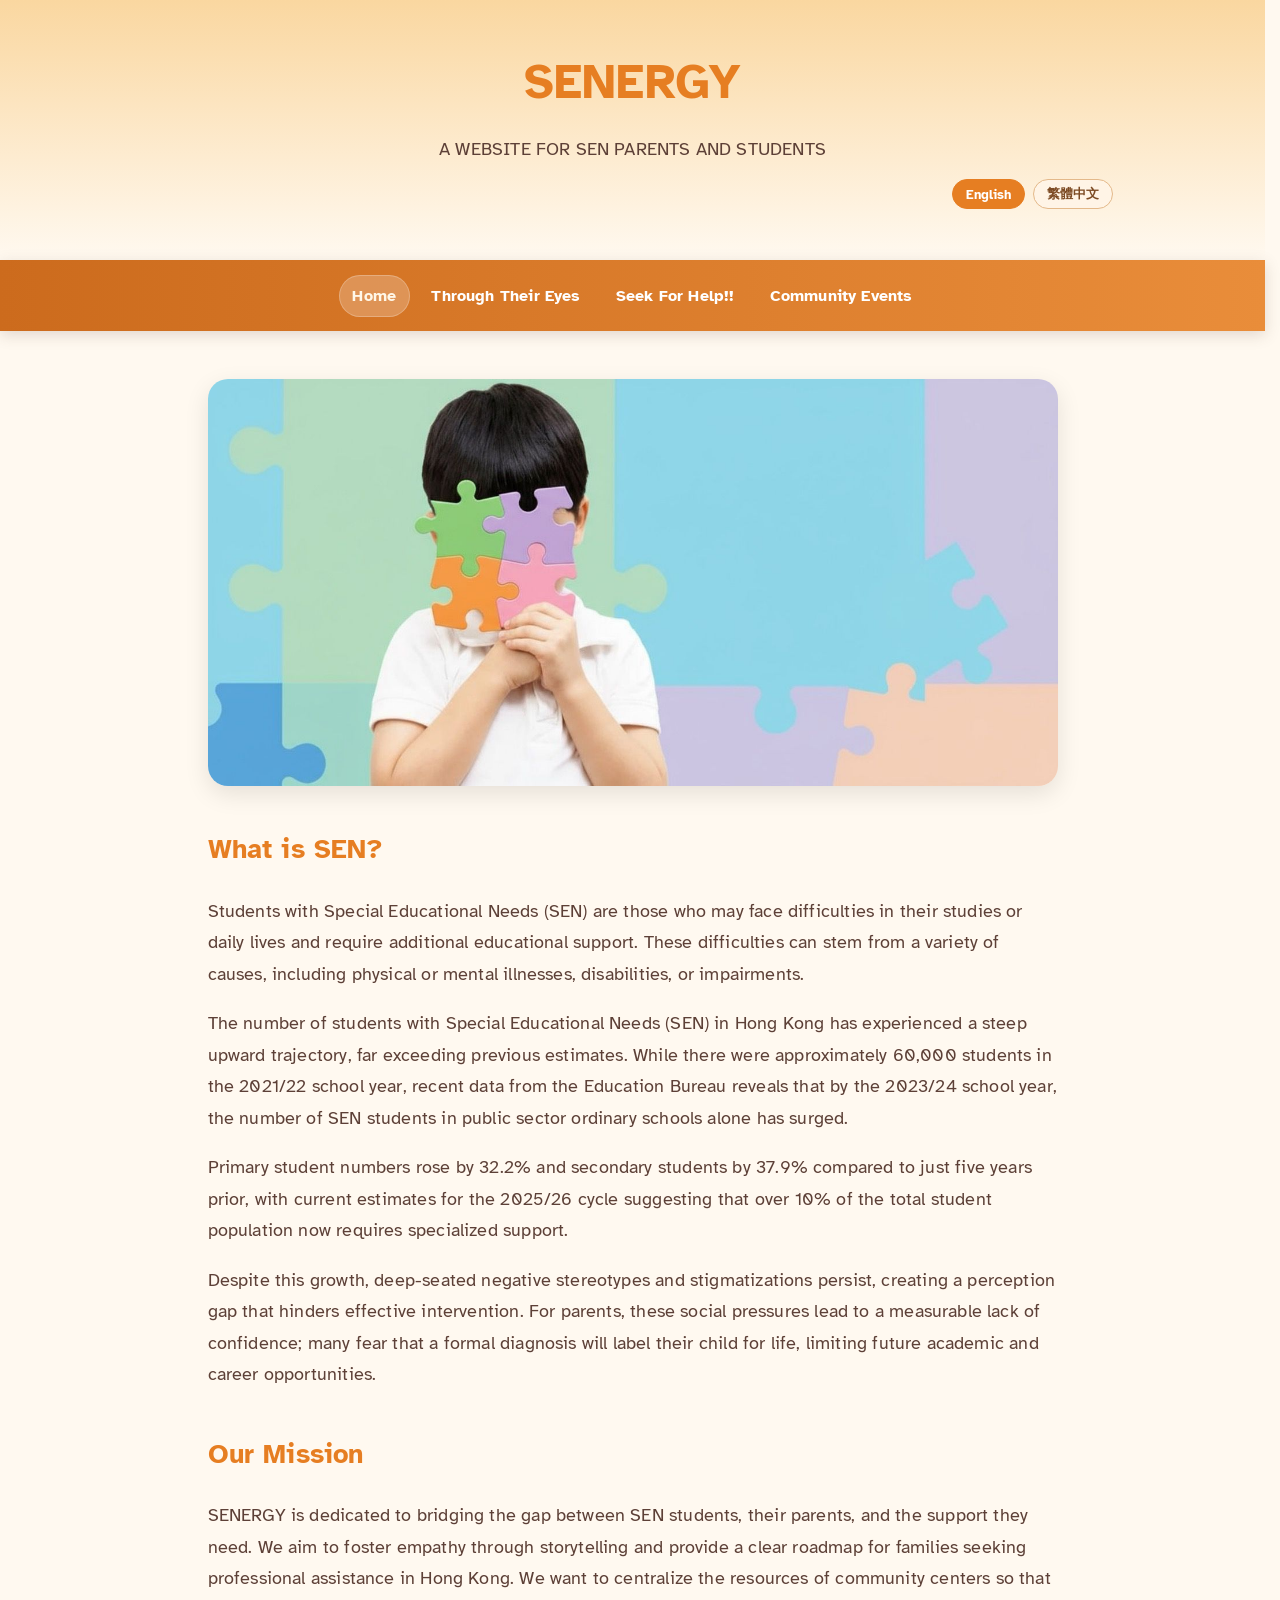
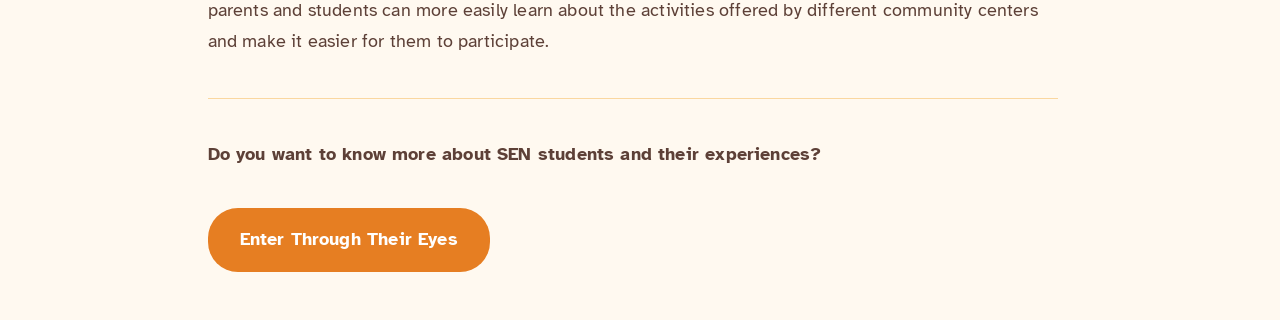
==== index.html @ ee6038ef "Initial website commit" ====
﻿<!DOCTYPE html>
<html lang="en">
<head>
    <meta charset="UTF-8">
    <meta name="viewport" content="width=device-width, initial-scale=1.0">
    <title data-i18n="pageTitle">SENERGY | Home</title>
    <link href="https://fonts.googleapis.com/css2?family=Atkinson+Hyperlegible:wght@400;700&display=swap" rel="stylesheet">
    <style>
        :root { 
            --primary: #E67E22; 
            --peach: #FAD7A0; 
            --bg: #FFF9F0; 
            --text: #5D4037; 
            --nav-dark: #CC6B1D; 
            --nav-light: #E98D3A; 
        }

        /* Base Styles */
        html { scrollbar-gutter: stable; }
        body { 
            font-family: 'Atkinson Hyperlegible', sans-serif; 
            background-color: var(--bg); 
            color: var(--text); 
            margin: 0; 
            text-align: center; 
            font-size: 18px; 
            line-height: 1.75; 
            letter-spacing: 0.01em; 
        }

        /* Header & Navigation */
        header { 
            padding: 2.5rem 1rem 3.2rem; 
            background: linear-gradient(180deg, var(--peach) 0%, var(--bg) 100%); 
        }
        h1 { font-size: clamp(2.2rem, 5vw, 3rem); color: var(--primary); margin: 0; }
        .siteTagline { margin: 0.6rem auto 0; max-width: 760px; padding: 0 1rem; }

        nav { /*Nav背景*/
            background: linear-gradient(90deg, var(--nav-dark) 0%, var(--nav-light) 100%); 
            padding: 0.9rem 1rem; 
            position: sticky; 
            top: 0; 
            z-index: 1000; 
            box-shadow: 0 4px 14px rgba(93, 64, 55, 0.18);
            display: flex;
            justify-content: center;
            flex-wrap: wrap;
            gap: 8px;
        }
        nav a { /*Nav字體大細*/
            text-decoration: none; 
            color: #fff; 
            font-weight: bold; 
            font-size: 1rem; 
            padding: 0.45rem 0.85rem; 
            border-radius: 999px; 
            transition: 0.25s ease; 
        }
        nav a:hover { background-color: rgba(255, 255, 255, 0.22); color: #fff7e8; }

        /* Language Switcher */
        .lang-switch { 
            width: min(100%, 960px); 
            margin: 0.9rem auto 0; 
            padding: 0 1rem; 
            display: flex; 
            gap: 8px; 
            justify-content: flex-end; 
        }
        .lang-btn { 
            border: 1px solid #e4b98a; 
            background: #fff4e6; 
            color: #7d4b24; 
            border-radius: 999px; 
            padding: 0.3rem 0.8rem; 
            font-family: inherit; 
            font-weight: 700; 
            cursor: pointer; 
            transition: 0.2s;
        }
        .lang-btn.active { background: var(--primary); color: #fff; border-color: var(--primary); }

        /* Content Area */
        .content { max-width: 850px; margin: auto; padding: 3rem 2rem; text-align: left; }
        .main-img { 
            display: block; 
            margin: 0 auto 2.5rem auto; 
            max-width: 100%; 
            height: auto; 
            border-radius: 20px; 
            box-shadow: 0 8px 24px rgba(0,0,0,0.1); 
        }
        
        h2 { color: var(--primary); margin-top: 2.5rem; }
        
        .btn { 
            display: inline-block; 
            padding: 1rem 2rem; 
            background: var(--primary); 
            color: white; 
            text-decoration: none; 
            border-radius: 30px; 
            font-weight: bold; 
            margin-top: 20px; 
            transition: transform 0.2s, box-shadow 0.2s;
        }
        .btn:hover { transform: translateY(-2px); box-shadow: 0 6px 15px rgba(230, 126, 34, 0.3); }

        /* Mobile Adjustments */
        @media (max-width: 768px) {
            body {
                font-size: 16px;
                line-height: 1.65;
            }

            header { padding: 1.3rem 0.8rem 1.8rem; }
            h1 { font-size: clamp(1.75rem, 9vw, 2.35rem); }
            .siteTagline { font-size: 0.9rem; }

            nav {
                gap: 6px;
                padding: 0.55rem 0.45rem;
            }
            nav a {
                font-size: 0.88rem;
                padding: 0.4rem 0.62rem;
            }

            .lang-switch {
                margin-top: 0.75rem;
                padding: 0 0.75rem;
                justify-content: center;
            }
            .lang-btn {
                min-height: 40px;
                padding: 0.28rem 0.7rem;
            }

            .controls {
                margin-top: 0.85rem;
                gap: 8px;
                padding: 0 0.6rem;
            }

            .btn { width: 100%; box-sizing: border-box; text-align: center; }
            p { font-size: 1rem; }
            
            .status { padding: 0 0.75rem; }
            .grid { padding: 0.75rem 0.6rem 1rem; }
        }


        
    </style>
</head>
<body>

    <header>
        <h1 data-i18n="siteName">SENERGY</h1>
        <p class="siteTagline" data-i18n="siteTagline">A WEBSITE FOR SEN PARENTS AND STUDENTS</p>
        <div class="lang-switch" aria-label="Language switcher">
            <button class="lang-btn" id="lang-en" type="button">English</button>
            <button class="lang-btn" id="lang-zh" type="button">繁體中文</button>
        </div>
    </header>

    <nav>
        <a href="index.html" data-i18n="navHome">Home</a>
        <a href="stories.html" data-i18n="navStories">Through Their Eyes</a>
        <a href="help.html" data-i18n="navHelp">Seek For Help!!</a>
        <a href="community.html" data-i18n="navCommunity">Community Events</a>
    </nav>
    
    <main class="content">
        <img src="main pic.jpeg" alt="SEN Students Support" class="main-img">
        
        <h2 data-i18n="senTitle">What is SEN?</h2>
        <p data-i18n="senP1">Students with Special Educational Needs (SEN) are those who may face difficulties in their studies or daily lives and require additional educational support. These difficulties can stem from a variety of causes, including physical or mental illnesses, disabilities, or impairments.</p>
        
        <p data-i18n="senP2">The number of students with Special Educational Needs (SEN) in Hong Kong has experienced a steep upward trajectory, far exceeding previous estimates. While there were approximately 60,000 students in the 2021/22 school year, recent data from the Education Bureau reveals that by the 2023/24 school year, the number of SEN students in public sector ordinary schools alone has surged.</p>
        
        <p data-i18n="senP3">Primary student numbers rose by 32.2% and secondary students by 37.9% compared to just five years prior, with current estimates for the 2025/26 cycle suggesting that over 10% of the total student population now requires specialized support.</p>
        
        <p data-i18n="senP4">Despite this growth, deep-seated negative stereotypes and stigmatizations persist, creating a perception gap that hinders effective intervention. For parents, these social pressures lead to a measurable lack of confidence; many fear that a formal diagnosis will label their child for life, limiting future academic and career opportunities.</p>
        
        <h2 data-i18n="missionTitle">Our Mission</h2>
        <p data-i18n="missionP">SENERGY is dedicated to bridging the gap between SEN students, their parents, and the support they need. We aim to foster empathy through storytelling and provide a clear roadmap for families seeking professional assistance in Hong Kong. We want to centralize the resources of community centers so that parents and students can more easily learn about the activities offered by different community centers and make it easier for them to participate.</p>
        
        <hr style="border: 0; border-top: 1px solid var(--peach); margin: 2.5rem 0;">
        
        <p data-i18n="ctaQuestion" style="font-weight: bold;">Do you want to know more about SEN students and their experiences?</p>
        <a href="stories.html" class="btn" data-i18n="ctaButton">Enter Through Their Eyes</a>
    </main>

    <script>
        const TRANSLATIONS = {
            en: {
                pageTitle: "SENERGY | Home",
                siteName: "SENERGY",
                siteTagline: "A WEBSITE FOR SEN PARENTS AND STUDENTS",
                navHome: "Home",
                navStories: "Through Their Eyes",
                navHelp: "Seek For Help!!",
                navCommunity: "Community Events",
                senTitle: "What is SEN?",
                senP1: "Students with Special Educational Needs (SEN) are those who may face difficulties in their studies or daily lives and require additional educational support. These difficulties can stem from a variety of causes, including physical or mental illnesses, disabilities, or impairments.",
                senP2: "The number of students with Special Educational Needs (SEN) in Hong Kong has experienced a steep upward trajectory, far exceeding previous estimates. While there were approximately 60,000 students in the 2021/22 school year, recent data from the Education Bureau reveals that by the 2023/24 school year, the number of SEN students in public sector ordinary schools alone has surged.",
                senP3: "Primary student numbers rose by 32.2% and secondary students by 37.9% compared to just five years prior, with current estimates for the 2025/26 cycle suggesting that over 10% of the total student population now requires specialized support.",
                senP4: "Despite this growth, deep-seated negative stereotypes and stigmatizations persist, creating a perception gap that hinders effective intervention. For parents, these social pressures lead to a measurable lack of confidence; many fear that a formal diagnosis will label their child for life, limiting future academic and career opportunities.",
                missionTitle: "Our Mission",
                missionP: "SENERGY is dedicated to bridging the gap between SEN students, their parents, and the support they need. We aim to foster empathy through storytelling and provide a clear roadmap for families seeking professional assistance in Hong Kong. We want to centralize the resources of community centers so that parents and students can more easily learn about the activities offered by different community centers and make it easier for them to participate.",
                ctaQuestion: "Do you want to know more about SEN students and their experiences?",
                ctaButton: "Enter Through Their Eyes"
            },
            zh: {
                pageTitle: "SENERGY | 首頁",
                siteName: "SENERGY",
                siteTagline: "A WEBSITE FOR SEN PARENTS AND STUDENTS",
                navHome: "首頁",
                navStories: "他們的故事",
                navHelp: "需要支援",
                navCommunity: "社區活動",
                senTitle: "甚麼是 SEN？",
                senP1: "特殊教育需要（SEN）學生是指在學習或日常生活中可能遇到困難，並需要額外教育支援的學生。這些困難可能源於身體或精神疾病、殘障或其他障礙。",
                senP2: "香港 SEN 學生人數近年顯著上升，增幅遠超以往估算。2021/22 學年約有 60,000 名 SEN 學生，而教育局最新資料顯示，到 2023/24 學年，僅公立普通學校的 SEN 學生數目已大幅增加。",
                senP3: "與五年前比較，小學 SEN 學生增加約 32.2%，中學 SEN 學生增加約 37.9%。按 2025/26 學年推算，現時可能已有超過一成學生需要特殊支援。",
                senP4: "即使需求持續上升，社會上對 SEN 的負面標籤仍然存在，形成認知落差，妨礙及早介入。對家長而言，這些壓力亦會影響信心，很多人擔心正式診斷會令孩子被標籤，限制未來升學及發展機會。",
                missionTitle: "我們的使命",
                missionP: "SENERGY 致力連結 SEN 學生、家長與所需支援。我們希望透過真實故事建立同理心，並為香港家庭提供清晰、實用的求助路線。同時，我們整合不同社區中心的資源與活動資訊，讓家長和學生更容易找到合適服務並參與其中。",
                ctaQuestion: "想更深入了解 SEN 學生的真實經歷嗎？",
                ctaButton: "進入「他們的故事」"
            }
        };

        function setLanguage(lang) {
            const map = TRANSLATIONS[lang] || TRANSLATIONS.en;
            document.documentElement.lang = lang === "zh" ? "zh-Hant" : "en";
            
            // Set Page Title
            document.title = map.pageTitle;

            // Update all elements with data-i18n
            document.querySelectorAll("[data-i18n]").forEach((el) => {
                const key = el.getAttribute("data-i18n");
                if (map[key]) {
                    el.textContent = map[key];
                }
            });

            // Update UI State
            document.getElementById("lang-en").classList.toggle("active", lang === "en");
            document.getElementById("lang-zh").classList.toggle("active", lang === "zh");
            localStorage.setItem("senergy_lang", lang);
        }

        document.getElementById("lang-en").addEventListener("click", () => setLanguage("en"));
        document.getElementById("lang-zh").addEventListener("click", () => setLanguage("zh"));

        // Initialize from storage or default
        setLanguage(localStorage.getItem("senergy_lang") || "en");
    </script>
    <script src="nav-active.js"></script>
</body>
</html>
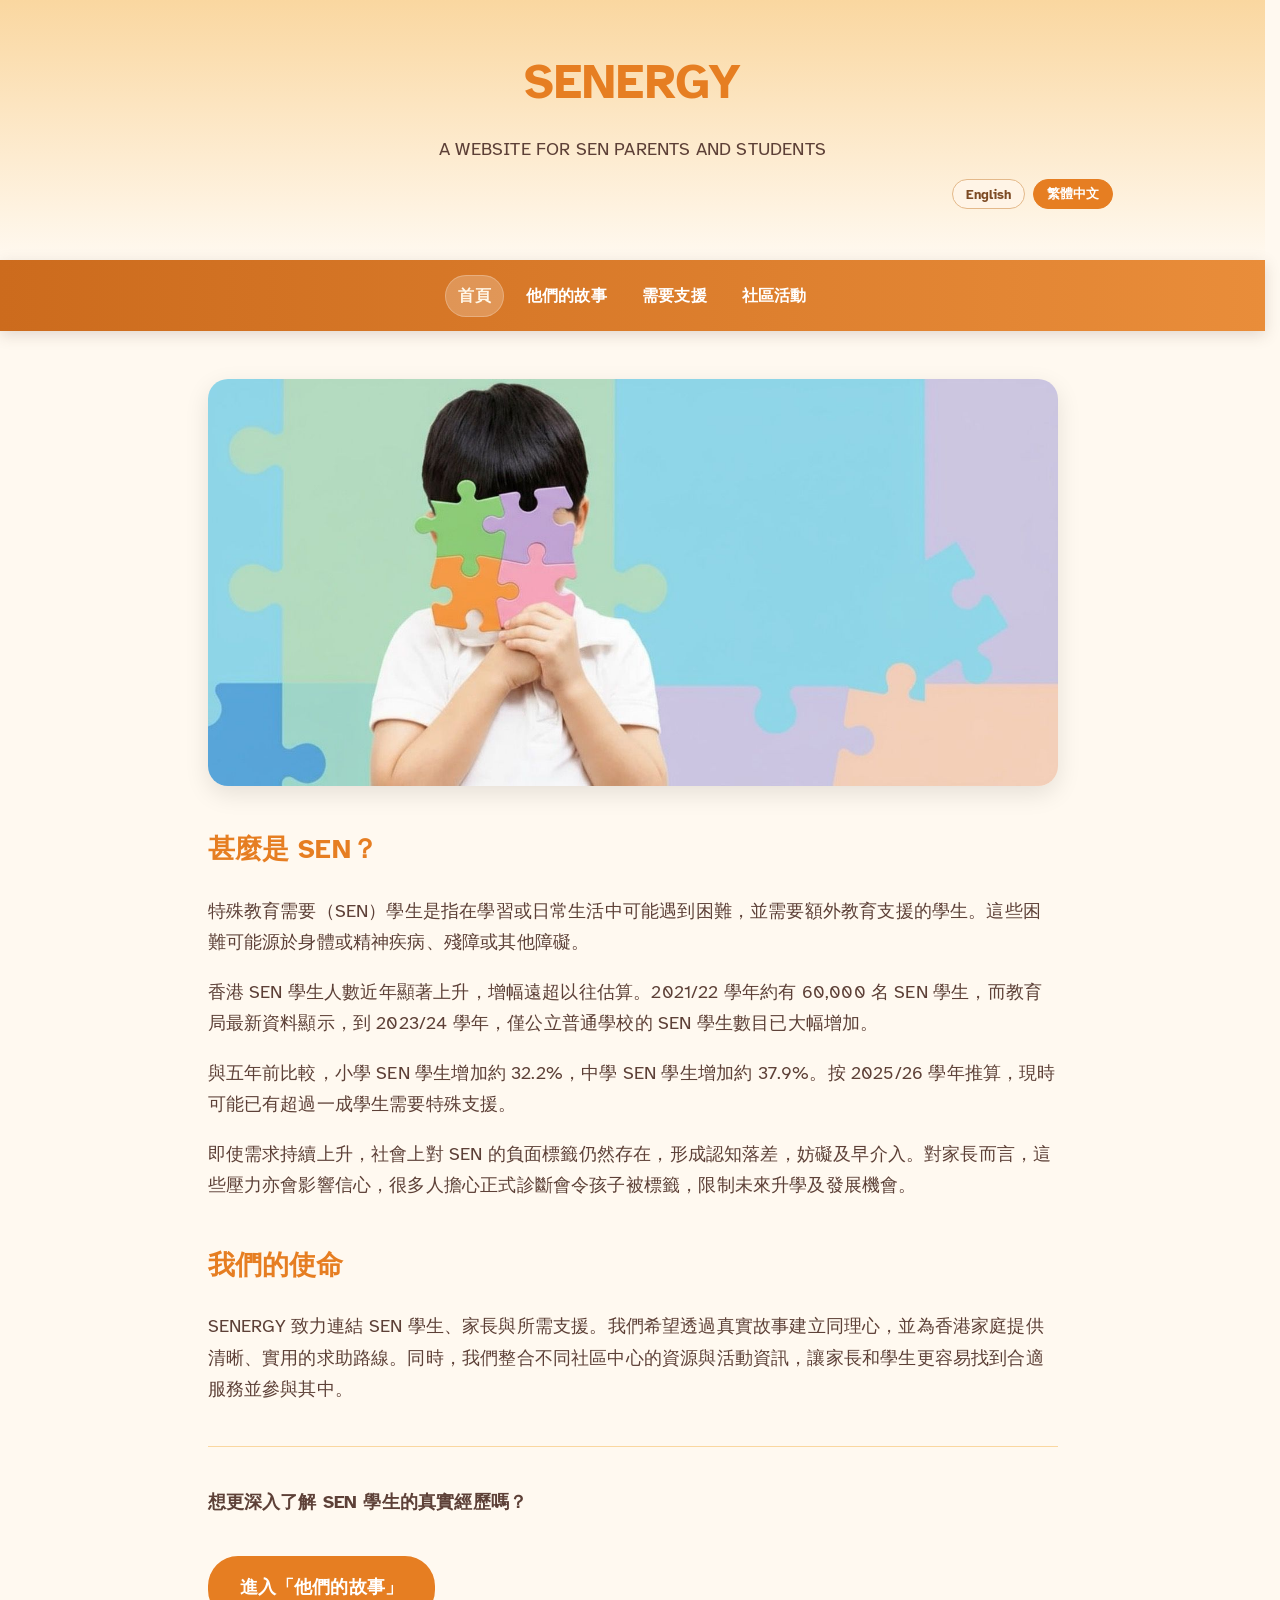
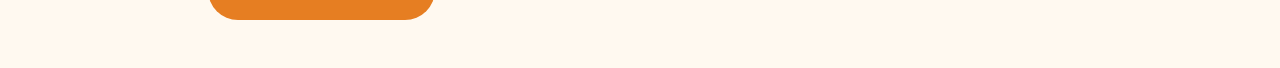
==== commit 8b595256: "Update site language defaults and memo text" ====
--- a/index.html
+++ b/index.html
@@ -258,7 +258,7 @@
         document.getElementById("lang-zh").addEventListener("click", () => setLanguage("zh"));
 
         // Initialize from storage or default
-        setLanguage(localStorage.getItem("senergy_lang") || "en");
+        setLanguage(localStorage.getItem("senergy_lang") || "zh");
     </script>
     <script src="nav-active.js"></script>
 </body>
